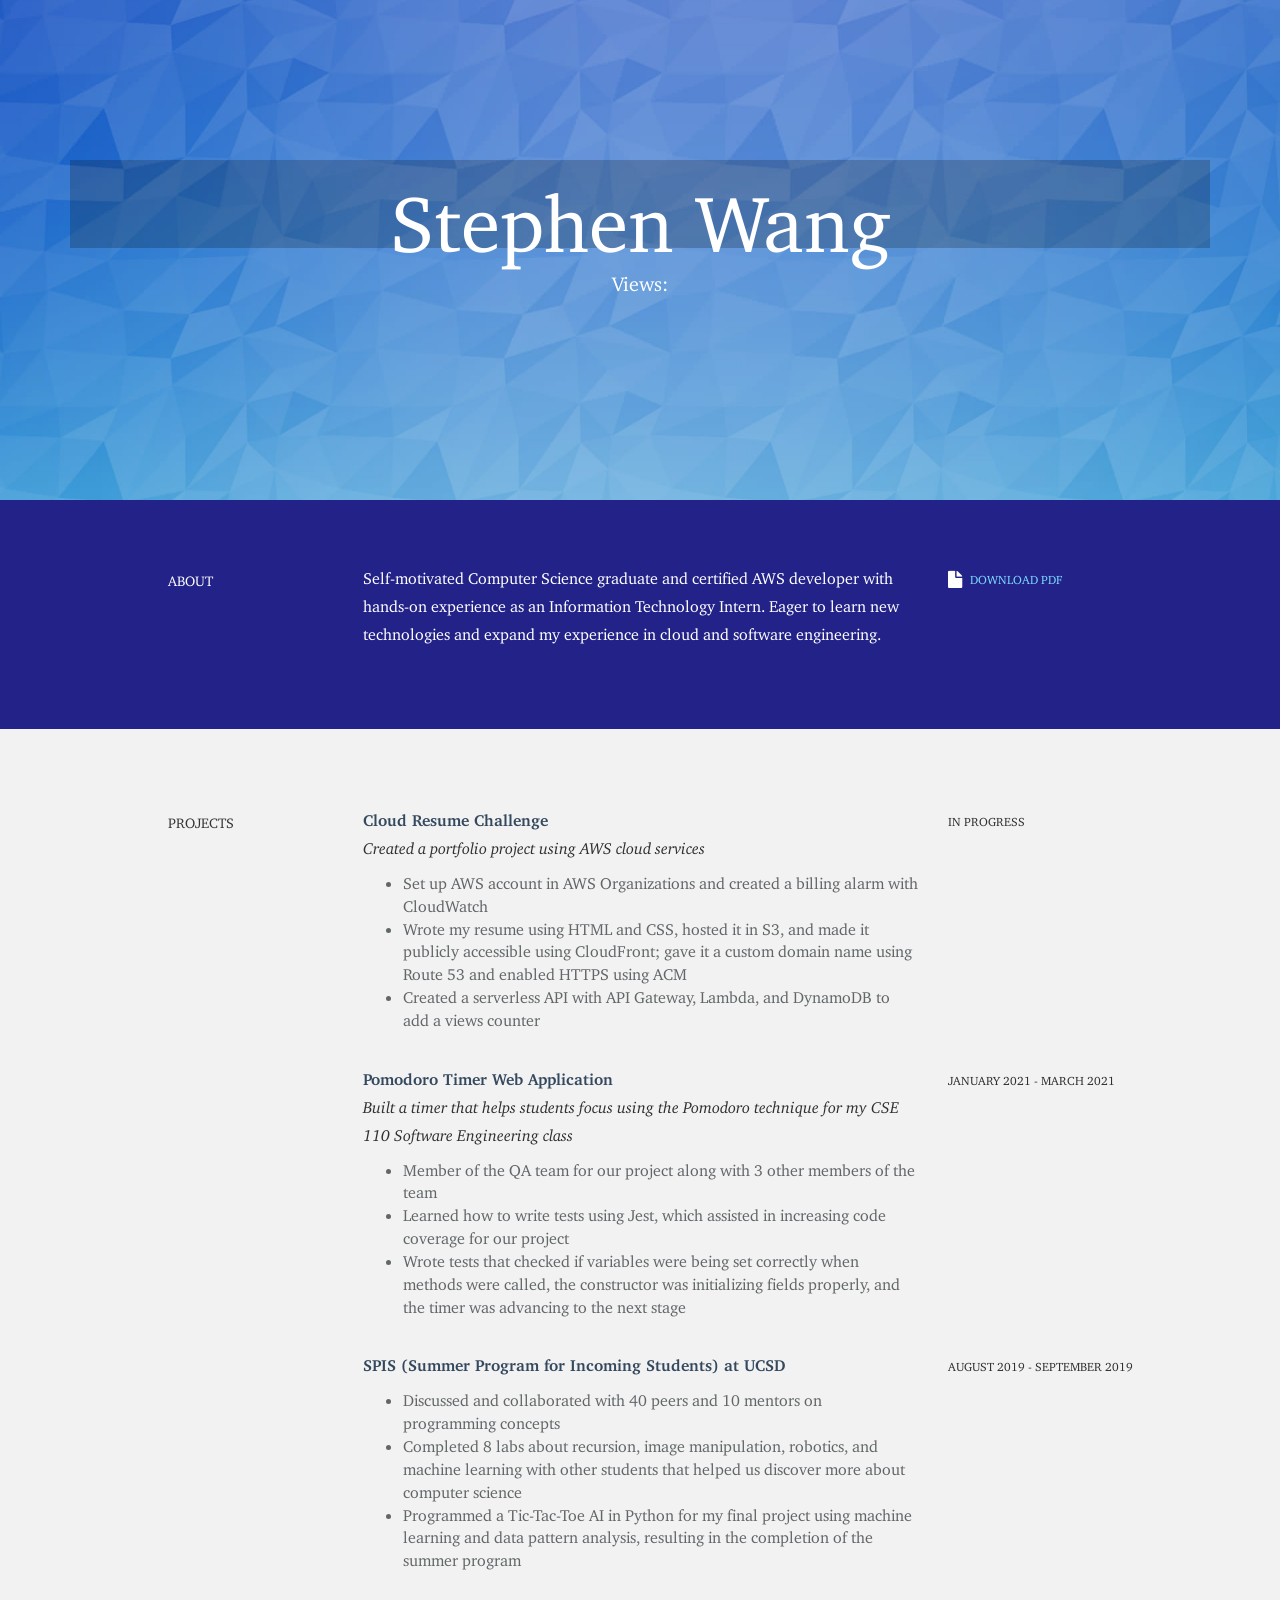
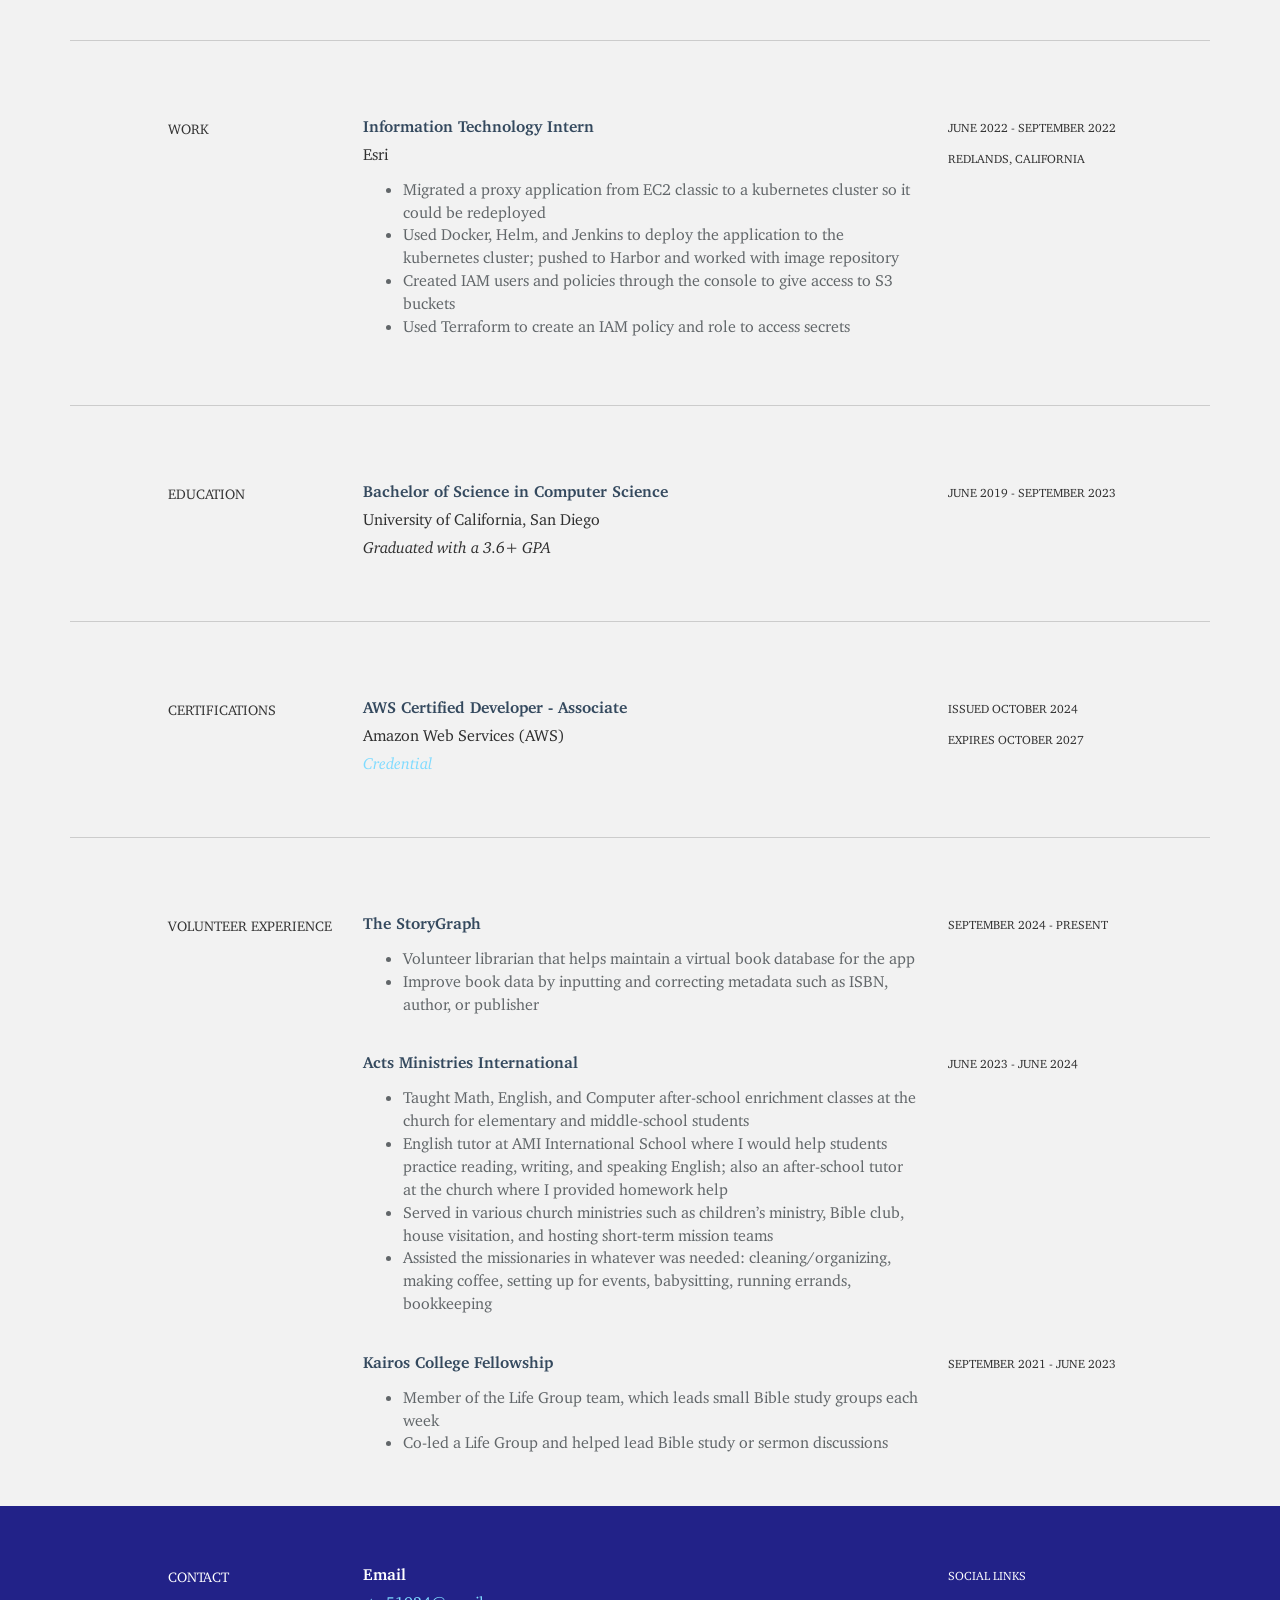
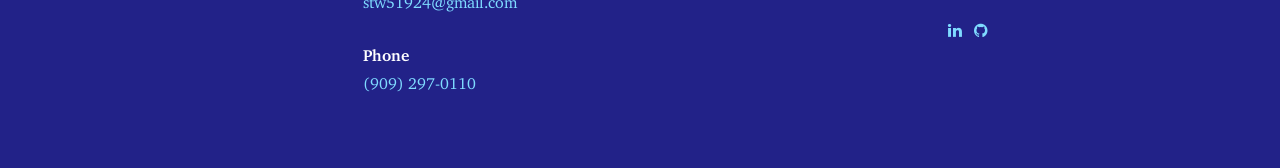
==== index.html @ a3122c61 "updated index.html and main.css" ====
<!DOCTYPE html>
<html lang="en">

<head>
    <meta charset="utf-8">
    <meta name="viewport" content="width=device-width, initial-scale=1.0, maximum-scale=1.0, user-scalable=no">	
    <!-- OPTIONAL: description -->
    <meta name="description" content="Stephen's resume hosted using AWS">
    <!-- OPTIONAL: author -->
    <meta name="author" content="Stephen Wang">
    <link rel="icon" type="image/png" href="/favicon/favicon-96x96.png" sizes="96x96" />
    <link rel="icon" type="image/svg+xml" href="/favicon/favicon.svg" />
    <link rel="shortcut icon" href="/favicon/favicon.ico" />
    <link rel="apple-touch-icon" sizes="180x180" href="/favicon/apple-touch-icon.png" />
    <meta name="apple-mobile-web-app-title" content="SwResume" />
    <link rel="manifest" href="/favicon/site.webmanifest" />
    <title>Stephen's Resume</title>
    <!-- Bootstrap core CSS -->
    <link href="css/bootstrap.css" rel="stylesheet">
    <link rel="stylesheet" href="css/font-awesome.min.css">

    <!-- Link the main.css stylesheet -->
    <link href="css/main.css" rel="stylesheet">
    
    <!-- HTML5 shim and Respond.js IE8 support of HTML5 elements and media queries -->
    <!--[if lt IE 9]>
      <script src="js/html5shiv.js"></script>
      <script src="js/respond.min.js"></script>
    <![endif]-->
</head>

<body>
    <div class="header" id="headerwrap">
        <div class="container">
            <div class="row centered">
                <div class="col-lg-12 animated fadeInUp">
                    <h1>Stephen Wang</h1>
                    <!--<h3>UCSD CS |
                        <a href="mailto:stw51924@gmail.com">stw51924@gmail.com</a>
                    </h3>-->
                    <h3 class="visitor-count">Views: </h3>
                </div><!--/.col-lg-12-->
            </div><!--/.row-->
        </div><!--/.container-->
    </div><!--/.#headerwrap-->

    <section id="about" name="about"></section>
    <div class="about">
        <div class="container">
            <div class="row">
                <div class="col-lg-2 col-lg-offset-1">
                    <h5>ABOUT</h5>
                </div>
                <div class="col-lg-6">
                    <p>Self-motivated Computer Science graduate and certified AWS developer with hands-on experience as an Information Technology Intern. Eager to learn new technologies and expand my experience in cloud and software engineering.</p>
                </div>
                <div class="col-lg-3">
                    <p><a href="my-resume.pdf"><i class="icon-file"></i><sm>DOWNLOAD PDF</sm></a></p>
                </div>
            </div><!--/.row-->
        </div><!--/.container-->
    </div><!--/ #intro-->

    <section id="resume" name="resume"></section>
    <!-- PROJECTS SECTION -->
	<div class="container desc">
		<br>
		<div class="row">
			<div class="col-lg-2 col-lg-offset-1">
				<h5>PROJECTS</h5>
			</div>
			<!-- EDIT: projects line 1-->
			<div class="col-lg-6">
				<p class="tight"><t>Cloud Resume Challenge</t><br>
					<i>Created a portfolio project using AWS cloud services</i><br>
				</p>
                <more><ul>
                    <li>Set up AWS account in AWS Organizations and created a billing alarm with CloudWatch</li>
                    <li>Wrote my resume using HTML and CSS, hosted it in S3, and made it publicly accessible using CloudFront; gave it a custom domain name using Route 53 and enabled HTTPS using ACM</li>
                    <li>Created a serverless API with API Gateway, Lambda, and DynamoDB to add a views counter</li>
                </ul></more>
				<br>
			</div>
			<div class="col-lg-3">
				<p><sm>IN PROGRESS</sm></p>
			</div>
			<!-- EDIT: projects line 2-->
			<div class="col-lg-6 col-lg-offset-3">
				<p class="tight"><t>Pomodoro Timer Web Application</t><br>
					<i>Built a timer that helps students focus using the Pomodoro technique for my CSE 110 Software Engineering class</i>
				</p>
				<more><ul>
                    <li>Member of the QA team for our project along with 3 other members of the team</li>
                    <li>Learned how to write tests using Jest, which assisted in increasing code coverage for our project</li>
                    <li>Wrote tests that checked if variables were being set correctly when methods were called, the constructor was initializing fields properly, and the timer was advancing to the next stage</li>
                </ul></more>
				<br>
			</div>
			<div class="col-lg-3">
				<p><sm>JANUARY 2021 - MARCH 2021</sm></p>
			</div>
            <!-- EDIT: projects line 3-->
			<div class="col-lg-6 col-lg-offset-3">
				<p class="tight"><t>SPIS (Summer Program for Incoming Students) at UCSD</t><br></p>
				<more><ul>
                    <li>Discussed and collaborated with 40 peers and 10 mentors on programming concepts</li>
                    <li>Completed 8 labs about recursion, image manipulation, robotics, and machine learning with other students that helped us discover more about computer science</li>
                    <li>Programmed a Tic-Tac-Toe AI in Python for my final project using machine learning and data pattern analysis, resulting in the completion of the summer program</li>
                </ul></more>
			</div>
			<div class="col-lg-3">
				<p><sm>AUGUST 2019 - SEPTEMBER 2019</sm></p>
			</div>
		</div><!--/.row -->
		<br><br>
        <hr>
	</div><!--/.container -->

    <!-- WORK SECTION -->
	<div class="container desc">
		<div class="row">
			<div class="col-lg-2 col-lg-offset-1">
				<h5>WORK</h5>
			</div>
			<!-- EDIT: work line 1 -->
			<div class="col-lg-6">
				<p class="tight">
                    <t>Information Technology Intern</t><br>
                    Esri<br>
				</p>
				<more><ul>
                    <li>Migrated a proxy application from EC2 classic to a kubernetes cluster so it could be redeployed</li>
                    <li>Used Docker, Helm, and Jenkins to deploy the application to the kubernetes cluster; pushed to Harbor and worked with image repository</li>
                    <li>Created IAM users and policies through the console to give access to S3 buckets</li>
                    <li>Used Terraform to create an IAM policy and role to access secrets</li>
                </ul></more>
			</div>
			<div class="col-lg-3">
				<p><sm>JUNE 2022 - SEPTEMBER 2022<br>
				REDLANDS, CALIFORNIA</sm></p>
			</div>
		</div><!--/.row -->
		<br><br>
		<hr>
	</div><!--/.container -->

	<!-- EDUCATION SECTION -->
	<div class="container desc">
		<div class="row">
			<div class="col-lg-2 col-lg-offset-1">
				<h5>EDUCATION</h5>
			</div>
			<!-- EDIT: education line 1 -->
			<div class="col-lg-6">
				<p><t>Bachelor of Science in Computer Science</t><br>
                    University of California, San Diego<br>
                    <i>Graduated with a 3.6+ GPA</i>
				</p>
			</div>
			<div class="col-lg-3">
				<p><sm>JUNE 2019 - SEPTEMBER 2023</sm><br>
				</p>
			</div>
		</div><!--/.row -->
		<br>
		<hr>
	</div><!--/.container -->

	<!-- CERTIFICATIONS SECTION -->
	<div class="container desc">
		<div class="row">
			<div class="col-lg-2 col-lg-offset-1">
				<h5>CERTIFICATIONS</h5>
			</div>
			<!-- EDIT: certifications line 1-->
			<div class="col-lg-6">
				<p><t>AWS Certified Developer - Associate</t><br>
					Amazon Web Services (AWS)<br>
					<a href="pdfs/aws-cda-cert.pdf"><i>Credential</i></a>
				</p>
			</div>
			<div class="col-lg-3">
				<p><sm>ISSUED OCTOBER 2024<br>
                    EXPIRES OCTOBER 2027
                </sm></p>
			</div>
		</div><!--/.row -->
		<br>
        <hr>
	</div><!--/.container -->

    <!-- VOLUNTEER SECTION -->
	<div class="container desc">
		<div class="row">
			<div class="col-lg-2 col-lg-offset-1">
				<h5>VOLUNTEER EXPERIENCE</h5>
			</div>
			<!-- EDIT: volunteer line 1-->
			<div class="col-lg-6">
				<p class="tight"><t>The StoryGraph</t><br></p>
                <more><ul>
                    <li>Volunteer librarian that helps maintain a virtual book database for the app</li>
                    <li>Improve book data by inputting and correcting metadata such as ISBN, author, or publisher</li>
                </ul></more>
				<br>
			</div>
			<div class="col-lg-3">
				<p><sm>SEPTEMBER 2024 - PRESENT</sm></p>
			</div>
			<!-- EDIT: volunteer line 2-->
			<div class="col-lg-6 col-lg-offset-3">
				<p class="tight"><t>Acts Ministries International</t><br></p>
				<more><ul>
                    <li>Taught Math, English, and Computer after-school enrichment classes at the church for elementary and middle-school students</li>
                    <li>English tutor at AMI International School where I would help students practice reading, writing, and speaking English; also an after-school tutor at the church where I provided homework help</li>
                    <li>Served in various church ministries such as children’s ministry, Bible club, house visitation, and hosting short-term mission teams</li>
                    <li>Assisted the missionaries in whatever was needed: cleaning/organizing, making coffee, setting up for events, babysitting, running errands, bookkeeping</li>
                </ul></more>
				<br>
			</div>
			<div class="col-lg-3">
				<p><sm>JUNE 2023 - JUNE 2024</sm></p>
			</div>
            <!-- EDIT: volunteer line 3-->
			<div class="col-lg-6 col-lg-offset-3">
				<p class="tight"><t>Kairos College Fellowship</t><br></p>
				<more><ul>
                    <li>Member of the Life Group team, which leads small Bible study groups each week</li>
                    <li>Co-led a Life Group and helped lead Bible study or sermon discussions</li>
                </ul></more>
			</div>
			<div class="col-lg-3">
				<p><sm>SEPTEMBER 2021 - JUNE 2023</sm></p>
			</div>
		</div><!--/.row -->
		<br><br>
	</div><!--/.container -->
</body>

<section id="contact" name="contact"></section>
	<!--FOOTER DESCRIPTION -->
	<div id="footwrap" class="footer">
		<div class="container">
			<div class="row">
				<div class="col-lg-2 col-lg-offset-1">
					<h5>CONTACT</h5>
				</div>
				<!-- EDIT: email -->
				<div class="col-lg-6">
					<p><t>Email</t><br>
						<a href="mailto:stw51924@gmail.com" class="mail">stw51924@gmail.com</a><br/>
					</p>
					<!-- EDIT: address
					<p><t>Address</t><br>
						123 Some St. <br>
						City, State 01234 <br>
						United States of America<br>
					</p>
                    -->
					<!-- EDIT: phone number -->
					<p><t>Phone</t><br>
						<a href="tel:9092970110" class="tel">(909) 297-0110</a><br>
					</p>
				</div>
				<div class="col-lg-3">
					<p><sm>SOCIAL LINKS</sm></p>
					<p>
						<!-- EDIT: Social Links. Replace # with your URL for each -->
						<!--<a href="#"><i class="icon-dribbble"></i></a>-->
						<!--<a href="#"><i class="icon-twitter"></i></a>-->
						<!--<a href="#"><i class="icon-facebook"></i></a>-->
						<a href="https://linkedin.com/in/stw51924"><i class="icon-linkedin"></i></a>
						<a href="https://github.com/chspur"><i class="icon-github"></i></a>
					</p>
				</div>
			</div><!--/.row -->
		</div><!--/.container -->
	</div><!--/ #footer -->

</html>
---- css/main.css ----
body {
  background-color: #f2f2f2;
  font-family: charter, 'Times New Roman', Times, serif;
  font-weight: 300;
  font-size: 16px;
  color: #555;

  -webkit-font-smoothing: antialiased;
  -webkit-overflow-scrolling: touch;
}

/* Titles */
h1, h2, h3, h4, h5, h6 {
  font-family: charter, 'Times New Roman', Times, serif;
  font-weight: 300;
  color: #333;
}

/* Paragraph & Typographic */
p {
  line-height: 28px;
  margin-bottom: 25px;
}

.centered {
    text-align: center;
}

/* Links */
a {
  color: #7FDBFF;
  word-wrap: break-word;

  -webkit-transition: color 0.1s ease-in, background 0.1s ease-in;
  -moz-transition: color 0.1s ease-in, background 0.1s ease-in;
  -ms-transition: color 0.1s ease-in, background 0.1s ease-in;
  -o-transition: color 0.1s ease-in, background 0.1s ease-in;
  transition: color 0.1s ease-in, background 0.1s ease-in;
}

a:visited {
  color: #7FDBFF;
}

a:hover {
  color: #39CCCC;
  text-decoration: none;
  outline: 0;
}

a:before,
a:after {
  -webkit-transition: color 0.1s ease-in, background 0.1s ease-in;
  -moz-transition: color 0.1s ease-in, background 0.1s ease-in;
  -ms-transition: color 0.1s ease-in, background 0.1s ease-in;
  -o-transition: color 0.1s ease-in, background 0.1s ease-in;
  transition: color 0.1s ease-in, background 0.1s ease-in;
}

 hr {
  display: block;
  height: 1px;
  border: 0;
  border-top: 1px solid #ccc;
  margin: 1em 0;
  padding: 0;
}

/*---------------------------------------------------
  SECTION WRAPS
---------------------------------------------------*/

/* Header Wrap */
.header {
  background: #222288;
  background: url(../images/header-bg-2.jpg) no-repeat center top;
  padding-top:140px;
  text-align:center;
  background-attachment: relative;
  background-position: center center;
  min-height: 500px;
  width: 100%;
  
  -webkit-background-size: 100%;
  -moz-background-size: 100%;
  -o-background-size: 100%;
  background-size: 100%;

  -webkit-background-size: cover;
  -moz-background-size: cover;
  -o-background-size: cover;
  background-size: cover;
}

.header h1 {
  font-size: 80px;
  color: white;
  background: rgba(0,0,0,0.2);
}

.header h3 {
  font-size: 20px;
  color: white;
}

.header h3 a {
  color: #fff;
}

/* About Wrap */
.about {
  background: #222288;
  padding-top: 60px;
  padding-bottom: 60px;
  color: white;
} 

.about h5, p {
  color: white;
}

.about i {
  color: white;
  font-size: 20px;
  padding-right: 8px;
  vertical-align: middle;
}

.footer {
  background: #222288;
  padding-top: 50px;
  padding-bottom: 50px;
}

.footer p {
  color: white;
}

.footer h5 {
  color: white;
}

.footer t {
  font-weight: 700;
}

/* social icons: */
.footer i {
  padding-right: 8px;
  /*color: #1abc9c;*/
}

/* Global Values */

.desc {
  padding-top: 50px;
}

.desc p {
  color: #2f2f2f;
}

.desc t {
  color: #34495e;
  font-weight: 700;
}

.desc imp {
  padding: 6px;
  color: white;
  background: #34495e;
}

.desc more {
  color: #616669;
}


sm {
  font-size: 12px;
}

.desc .col-lg-3 {
  text-transform: uppercase;
}

.container .row p.tight {
  margin-bottom: 10px;
}

@font-face {
  font-family: charter;
  font-style: normal;
  font-weight: normal;
  font-stretch: normal;
  src: url('/font/charter/charter_regular.woff2') format('woff2');
}
  
@font-face {
  font-family: charter;
  font-style: italic;
  font-weight: normal;
  font-stretch: normal;
  src: url('/font/charter/charter_italic.woff2') format('woff2');
}
  
@font-face {
  font-family: charter;
  font-style: normal;
  font-weight: bold;
  font-stretch: normal;
  src: url('/font/charter/charter_bold.woff2') format('woff2');
}
  
@font-face {
  font-family: charter;
  font-style: italic;
  font-weight: bold;
  font-stretch: normal;
  src: url('/font/charter/charter_bold_italic.woff2') format('woff2');
}

/* define some CSS3 animations: */
body {
  /* Addresses a small issue in webkit: http://bit.ly/NEdoDq */
  -webkit-backface-visibility: hidden;
}

.animated {
  -webkit-animation-duration: 1s;
  -moz-animation-duration: 1s;
  -o-animation-duration: 1s;
  animation-duration: 1s;
  -webkit-animation-fill-mode: both;
  -moz-animation-fill-mode: both;
  -o-animation-fill-mode: both;
  animation-fill-mode: both;
}

@-webkit-keyframes fadeIn {
  0% {
    opacity: 0; 
  }

  100% {
    opacity: 1; 
  }
}

@-moz-keyframes fadeIn {
  0% {
    opacity: 0;
  }

  100% {
    opacity: 1;
  }
}

@-o-keyframes fadeIn {
  0% {
    opacity: 0;
  }

  100% {
    opacity: 1;
  }
}

@keyframes fadeIn {
  0% {
    opacity: 0;
  }

  100% {
    opacity: 1;
  } 
}

.fadeIn {
  -webkit-animation-name: fadeIn;
  -moz-animation-name: fadeIn;
  -o-animation-name: fadeIn;
  animation-name: fadeIn;
}

/* 1 */
@-webkit-keyframes fadeInUp {
  0% {
    opacity: 0;
    -webkit-transform: translateY(20px);
  }

  100% {
    opacity: 1;
    -webkit-transform: translateY(0);
  }
}

@-moz-keyframes fadeInUp {
  0% {
    opacity: 0;
    -moz-transform: translateY(20px);
  }

  100% {
    opacity: 1;
    -moz-transform: translateY(0);
  }
}

@-o-keyframes fadeInUp {
  0% {
    opacity: 0;
    -o-transform: translateY(20px);
  }

  100% {
    opacity: 1;
    -o-transform: translateY(0);
  }
}

@keyframes fadeInUp {
  0% {
    opacity: 0;
    transform: translateY(20px);
  }

  100% {
    opacity: 1;
    transform: translateY(0);
  }
}

.fadeInUp {
  -webkit-animation-name: fadeInUp;
  -moz-animation-name: fadeInUp;
  -o-animation-name: fadeInUp;
  animation-name: fadeInUp;
}
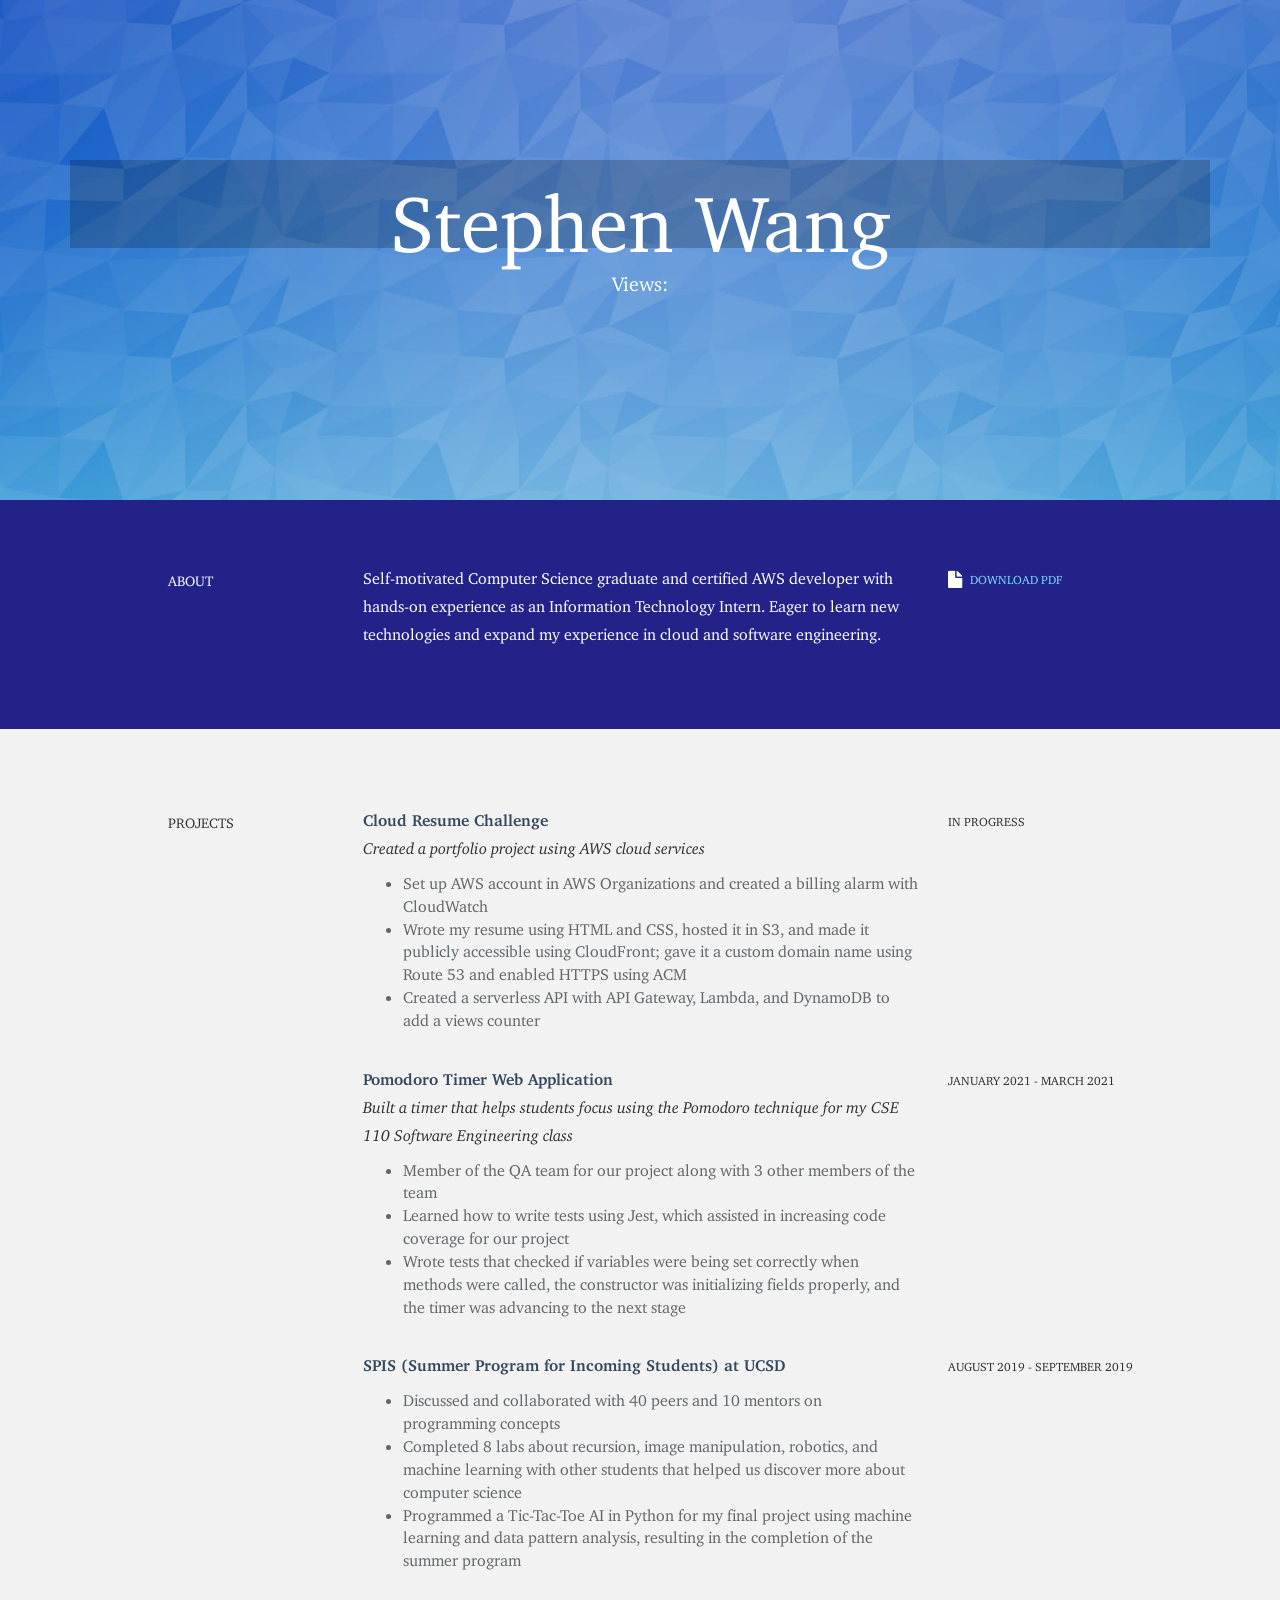
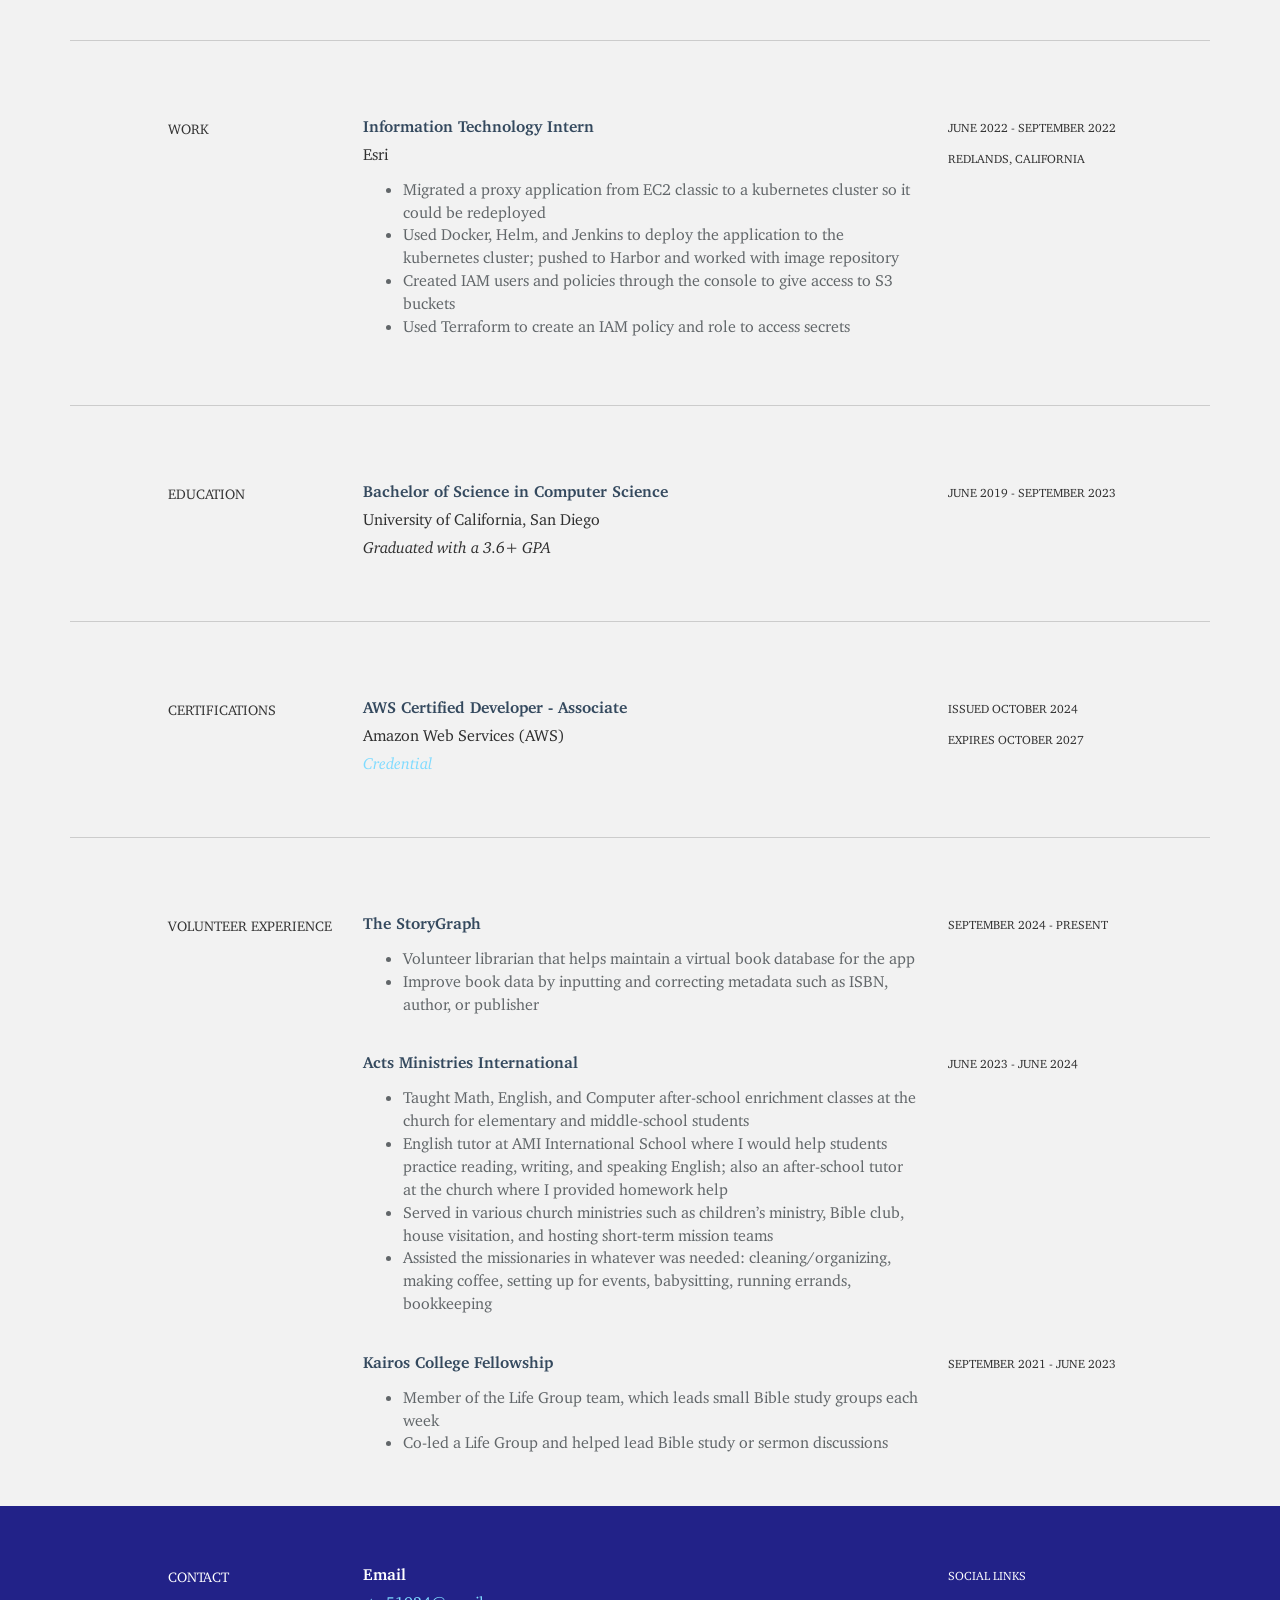
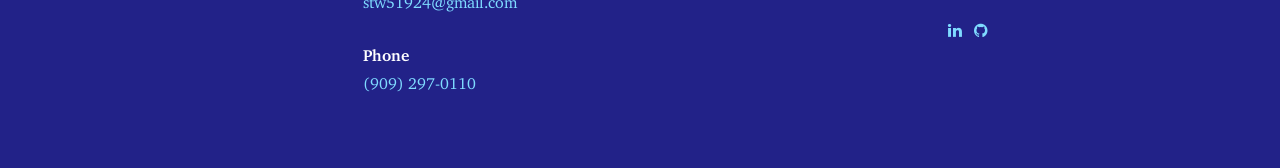
==== commit 3d61b694: "updated index.html and index.js" ====
--- a/index.html
+++ b/index.html
@@ -22,6 +22,7 @@
     <!-- Link the main.css stylesheet -->
     <link href="css/main.css" rel="stylesheet">
     
+	<script src="index.js"></script>
     <!-- HTML5 shim and Respond.js IE8 support of HTML5 elements and media queries -->
     <!--[if lt IE 9]>
       <script src="js/html5shiv.js"></script>
@@ -38,8 +39,8 @@
                     <!--<h3>UCSD CS |
                         <a href="mailto:stw51924@gmail.com">stw51924@gmail.com</a>
                     </h3>-->
-                    <h3 class="visitor-count">Views: </h3>
                 </div><!--/.col-lg-12-->
+				<h3 class="visitor-count">Views: </h3>
             </div><!--/.row-->
         </div><!--/.container-->
     </div><!--/.#headerwrap-->
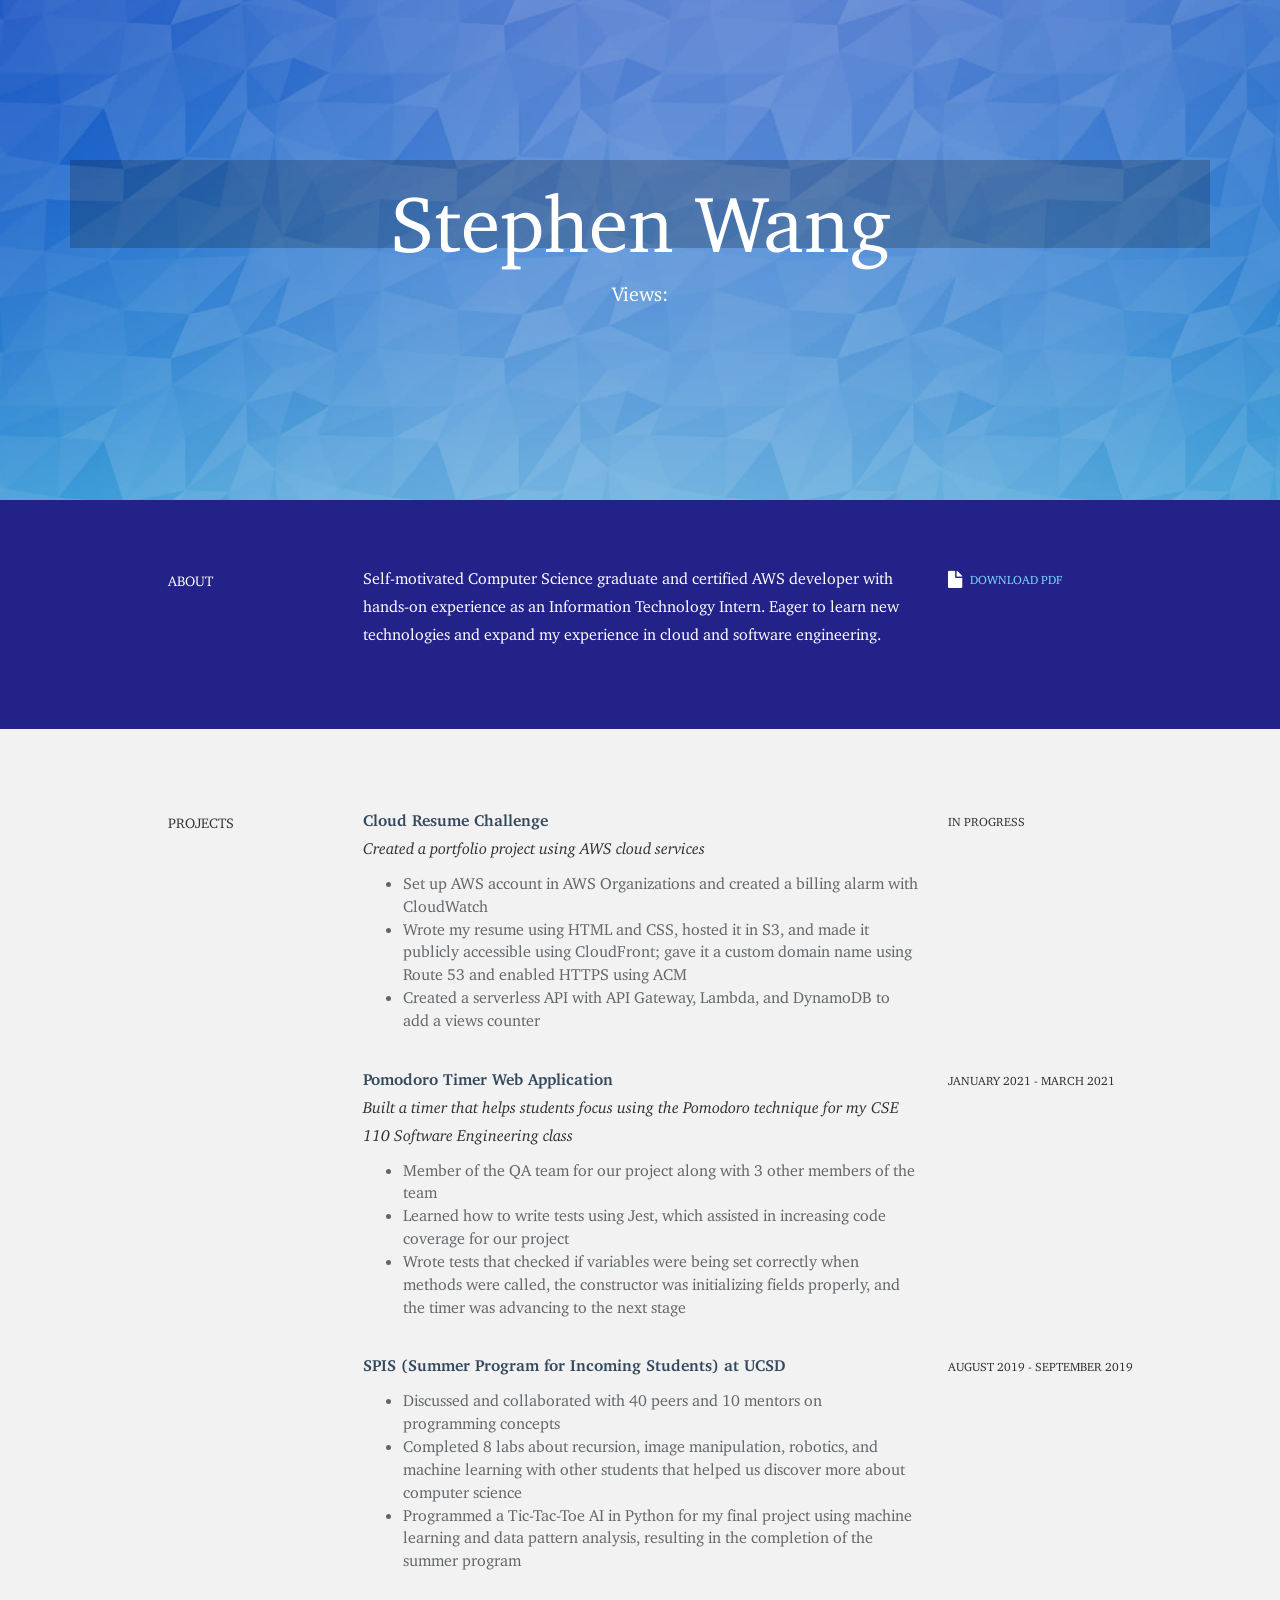
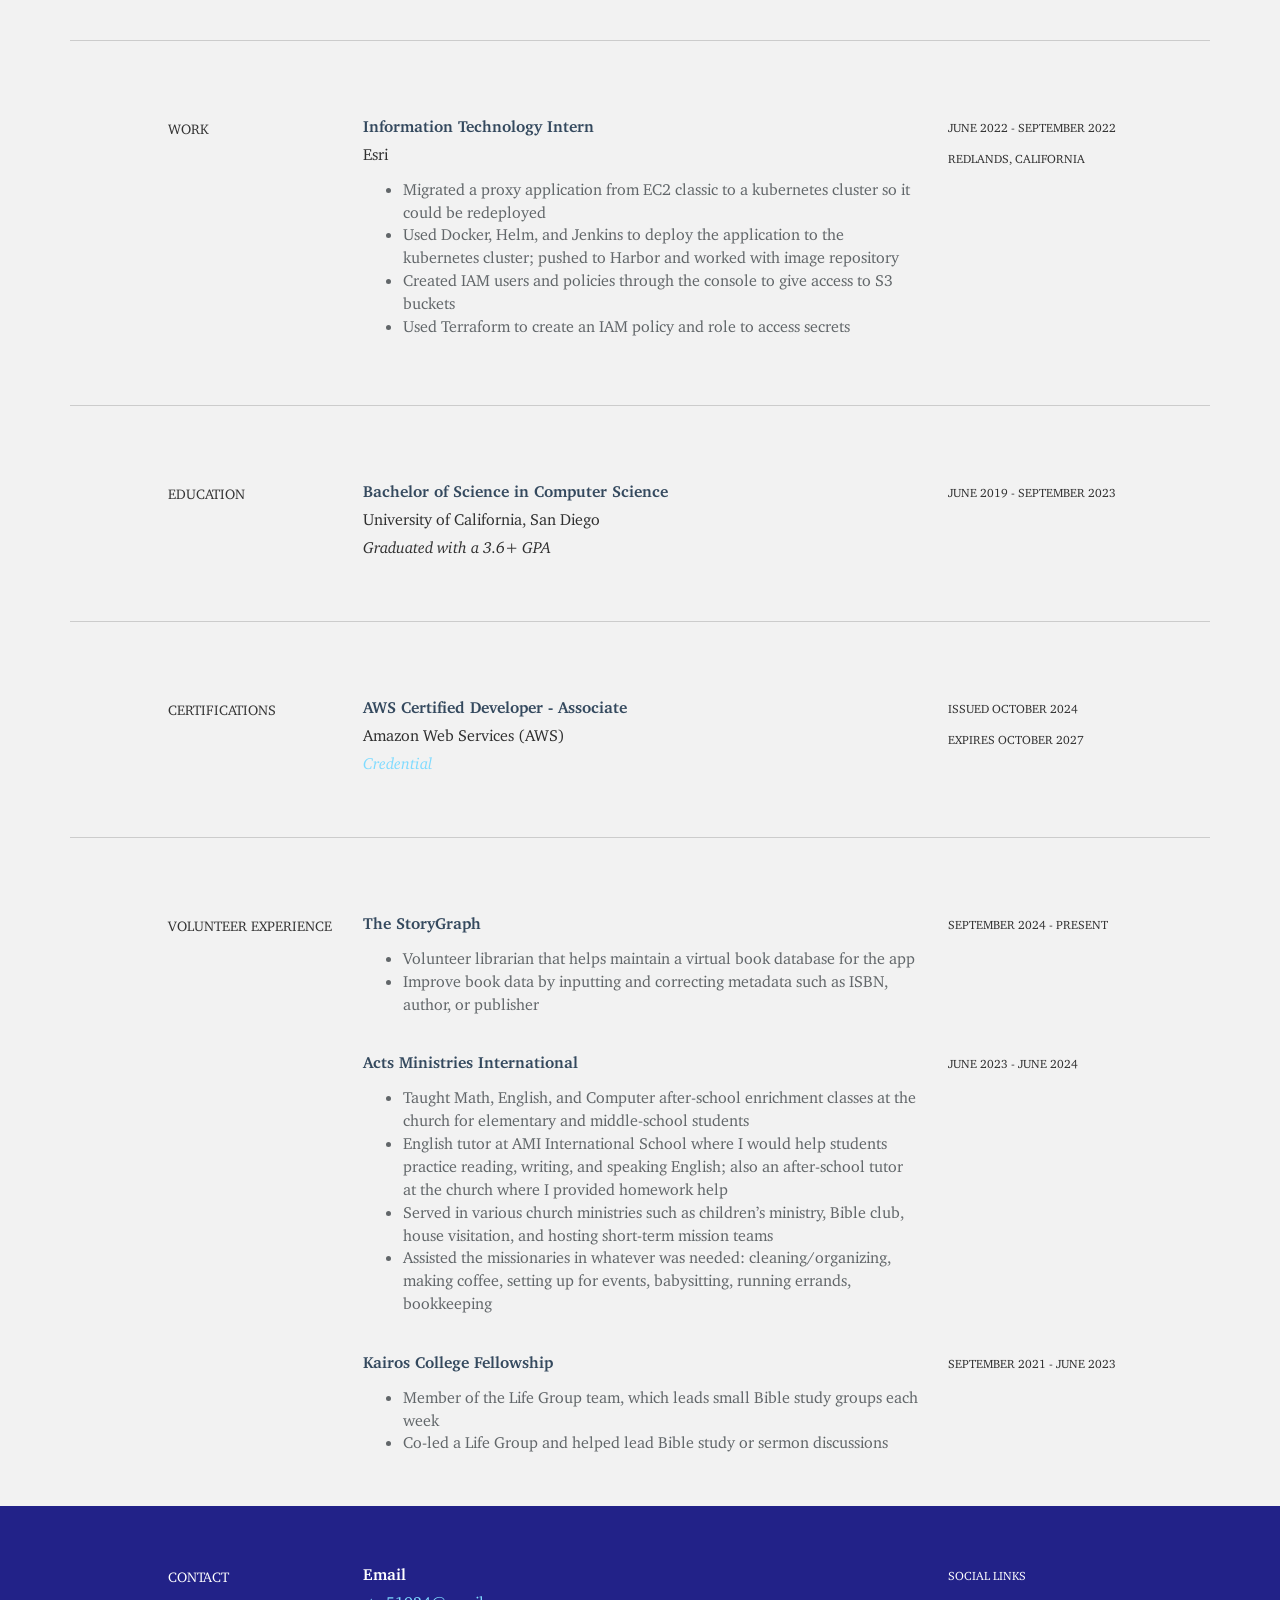
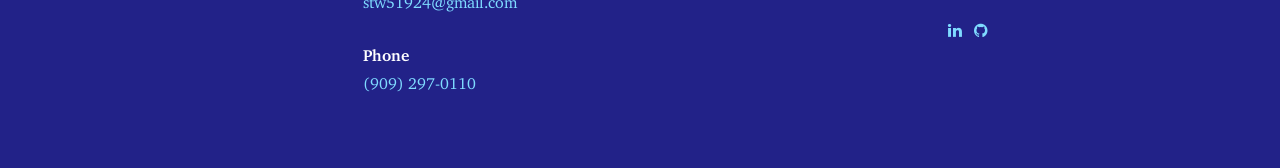
==== commit 1134994d: "updated index.html" ====
--- a/index.html
+++ b/index.html
@@ -40,9 +40,9 @@
                         <a href="mailto:stw51924@gmail.com">stw51924@gmail.com</a>
                     </h3>-->
                 </div><!--/.col-lg-12-->
-				<h3 class="visitor-count">Views: </h3>
             </div><!--/.row-->
         </div><!--/.container-->
+		<h3 class="visitor-count">Views: </h3>
     </div><!--/.#headerwrap-->
 
     <section id="about" name="about"></section>
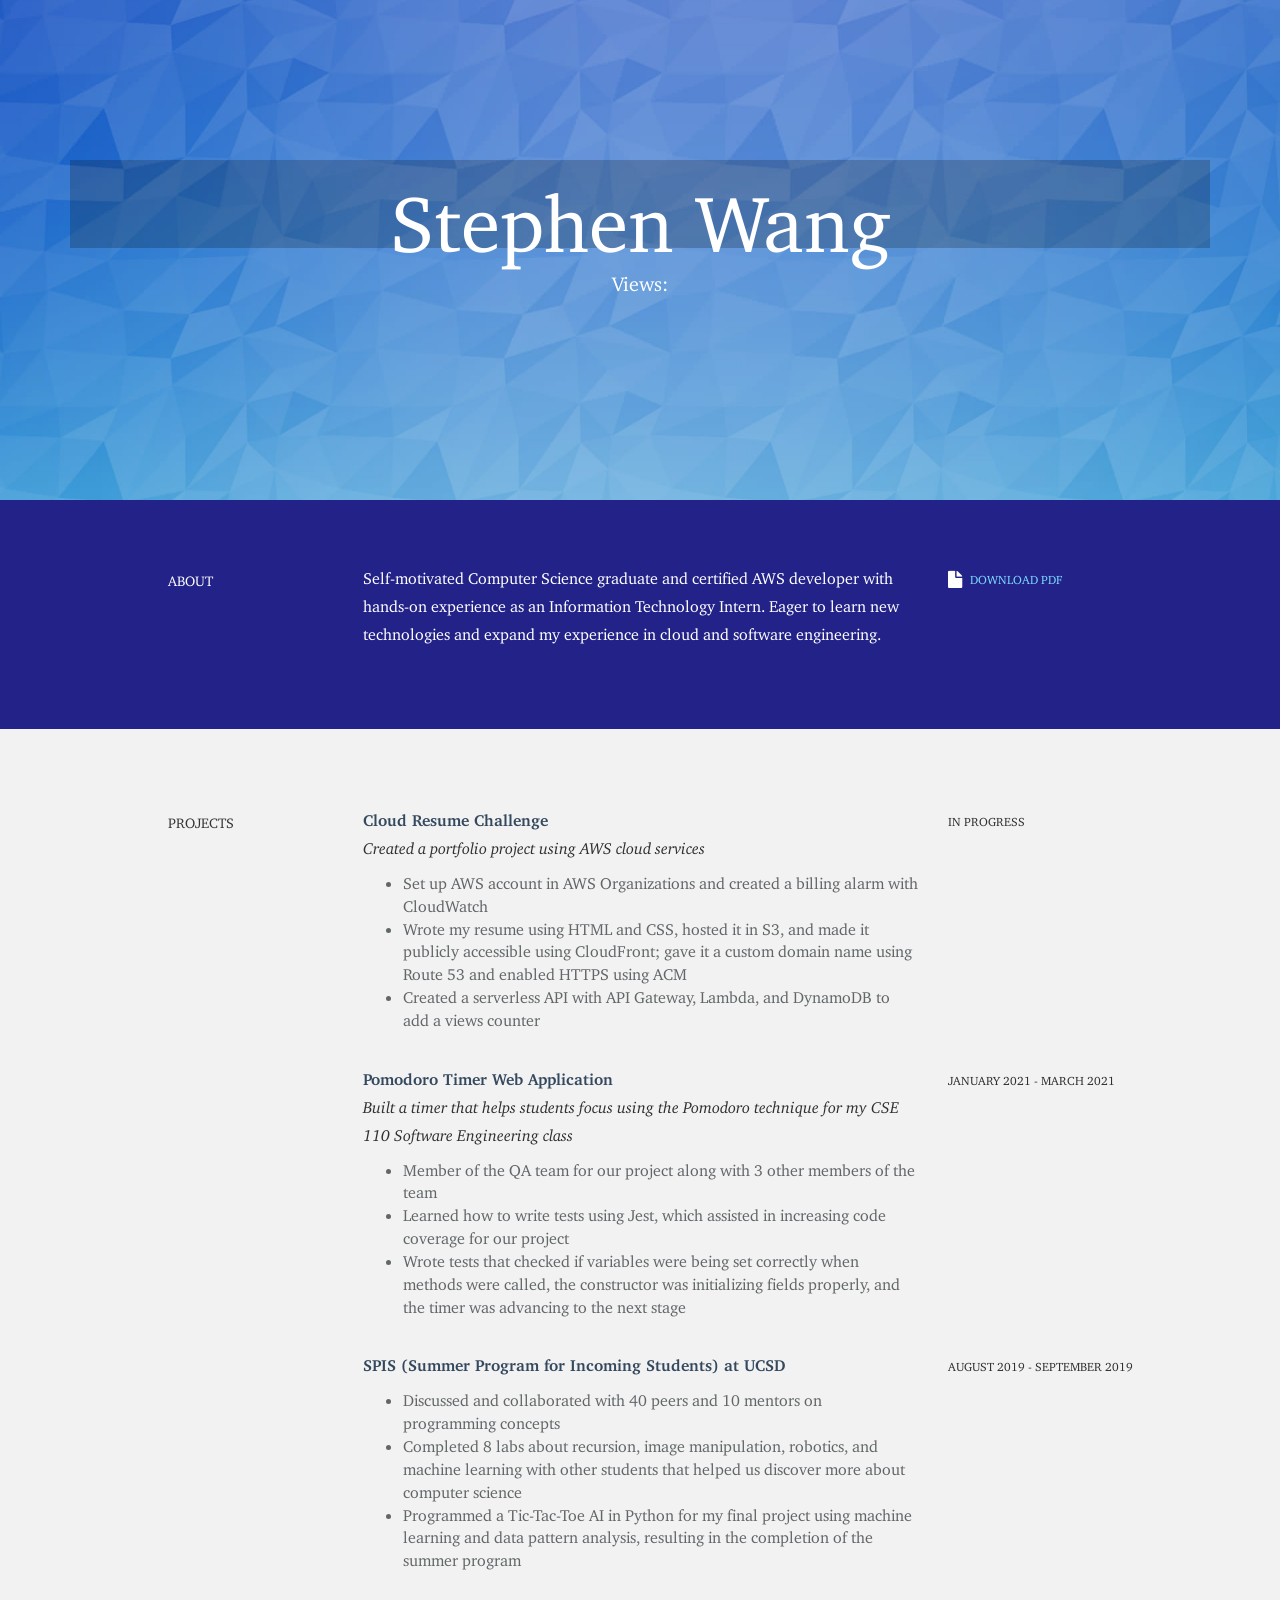
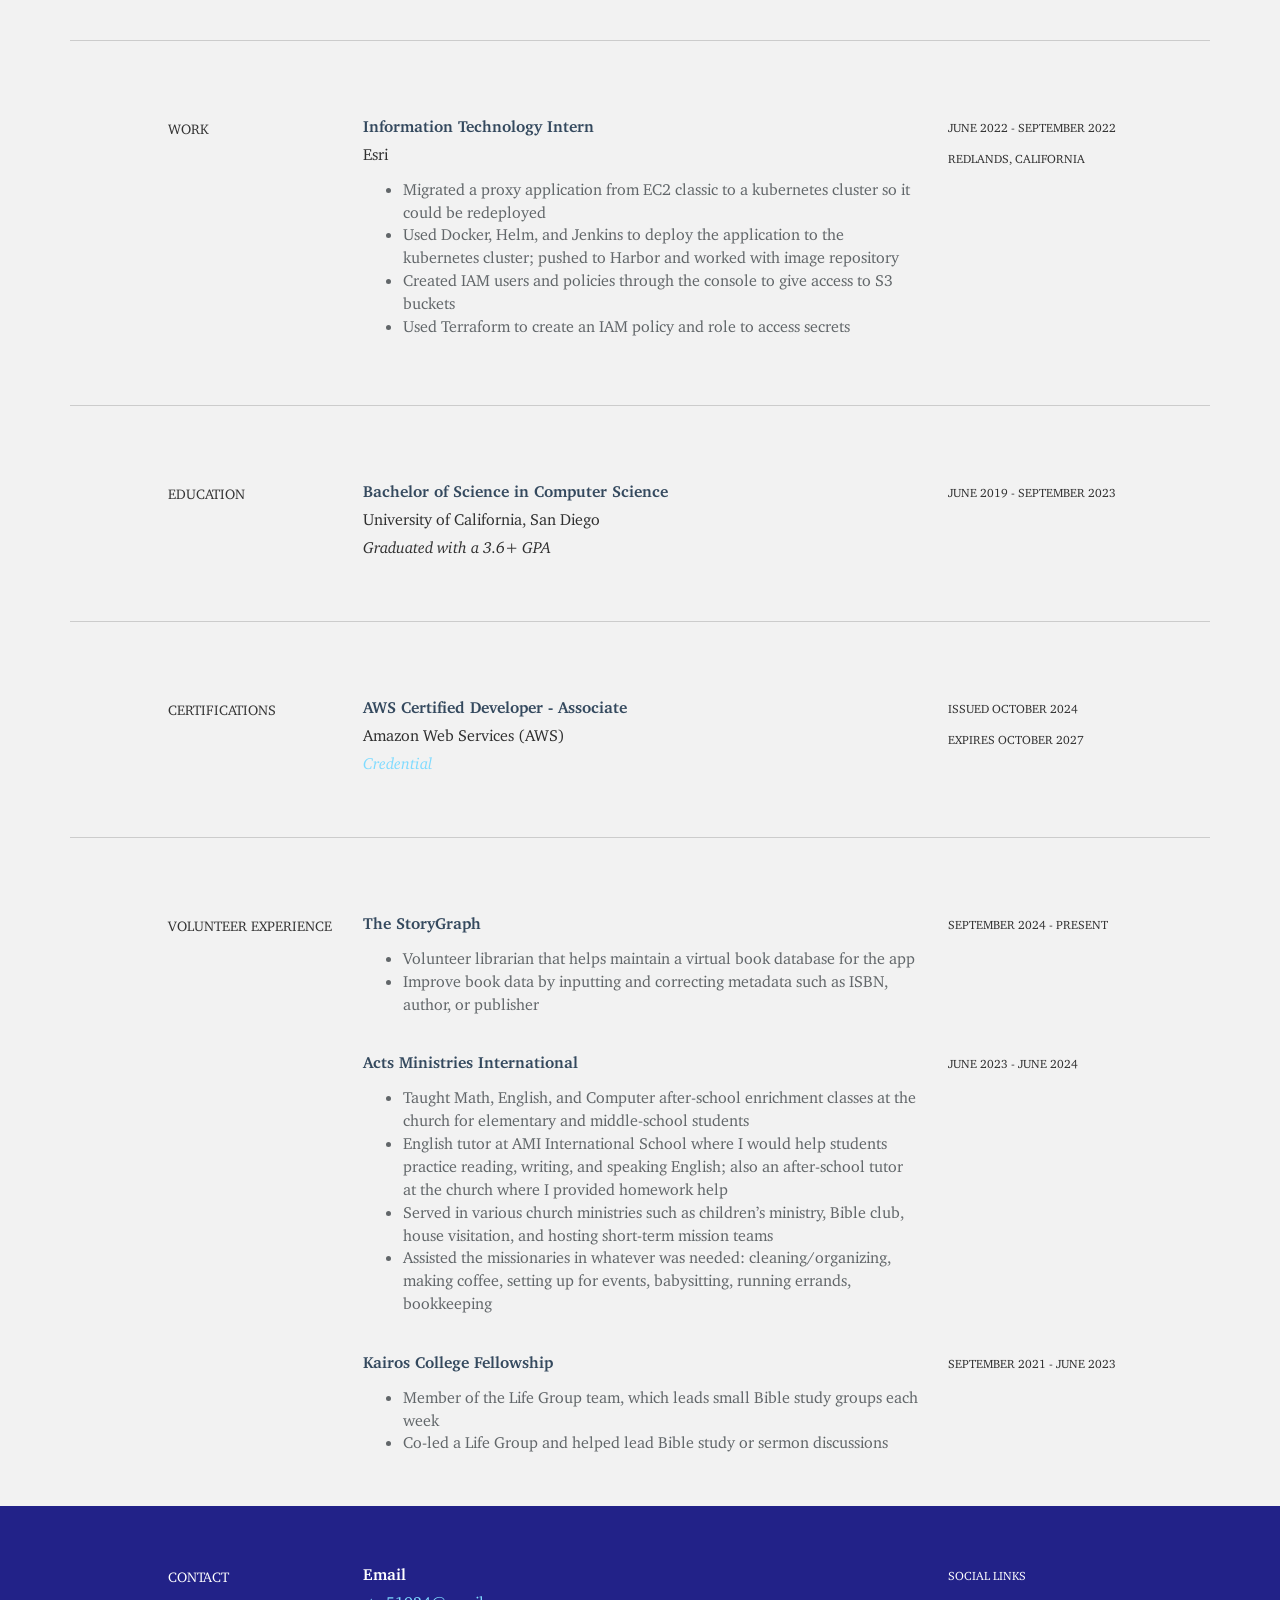
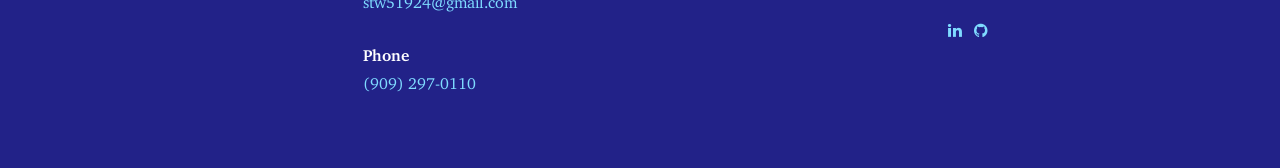
==== commit c5d0b892: "updated index.html" ====
--- a/index.html
+++ b/index.html
@@ -22,7 +22,6 @@
     <!-- Link the main.css stylesheet -->
     <link href="css/main.css" rel="stylesheet">
     
-	<script src="index.js"></script>
     <!-- HTML5 shim and Respond.js IE8 support of HTML5 elements and media queries -->
     <!--[if lt IE 9]>
       <script src="js/html5shiv.js"></script>
@@ -39,10 +38,10 @@
                     <!--<h3>UCSD CS |
                         <a href="mailto:stw51924@gmail.com">stw51924@gmail.com</a>
                     </h3>-->
+					<h3 class="visitor-count">Views: </h3>
                 </div><!--/.col-lg-12-->
             </div><!--/.row-->
         </div><!--/.container-->
-		<h3 class="visitor-count">Views: </h3>
     </div><!--/.#headerwrap-->
 
     <section id="about" name="about"></section>
@@ -236,6 +235,7 @@
 		</div><!--/.row -->
 		<br><br>
 	</div><!--/.container -->
+	<script src="index.js"></script>
 </body>
 
 <section id="contact" name="contact"></section>
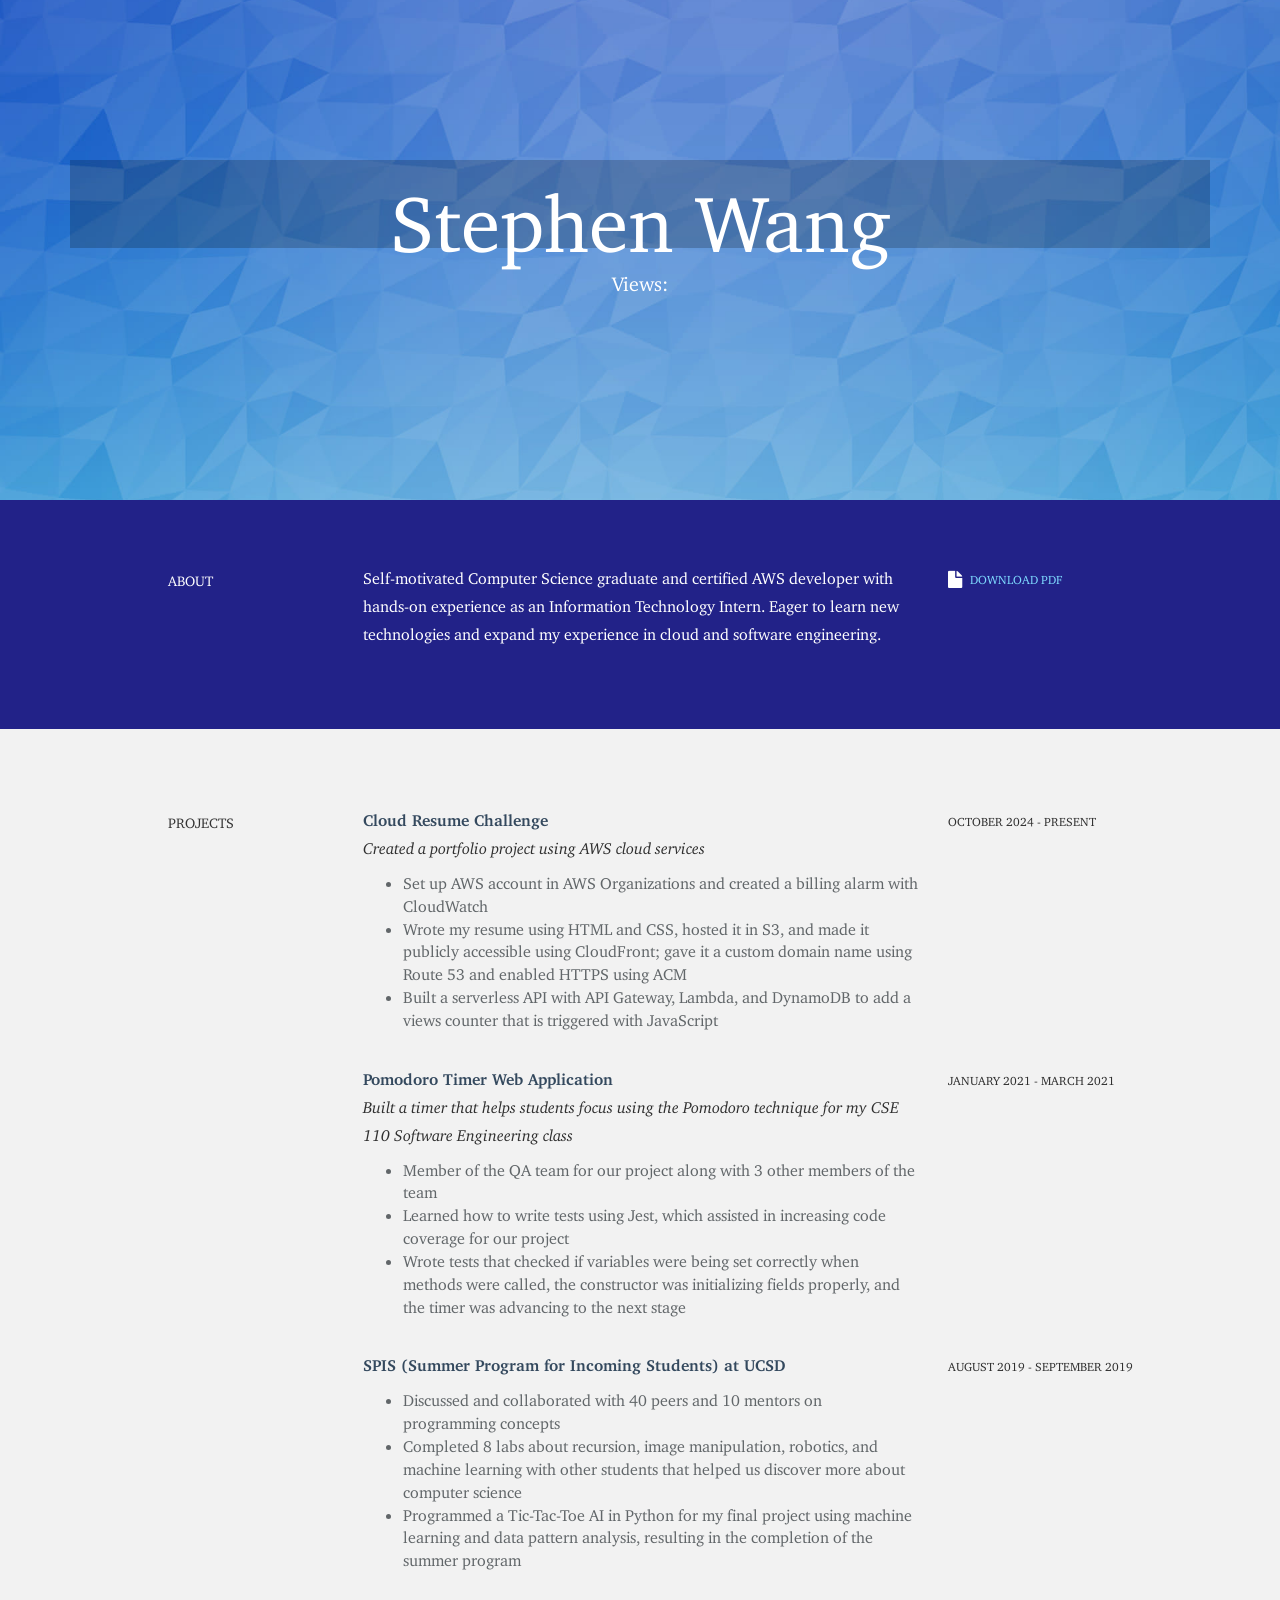
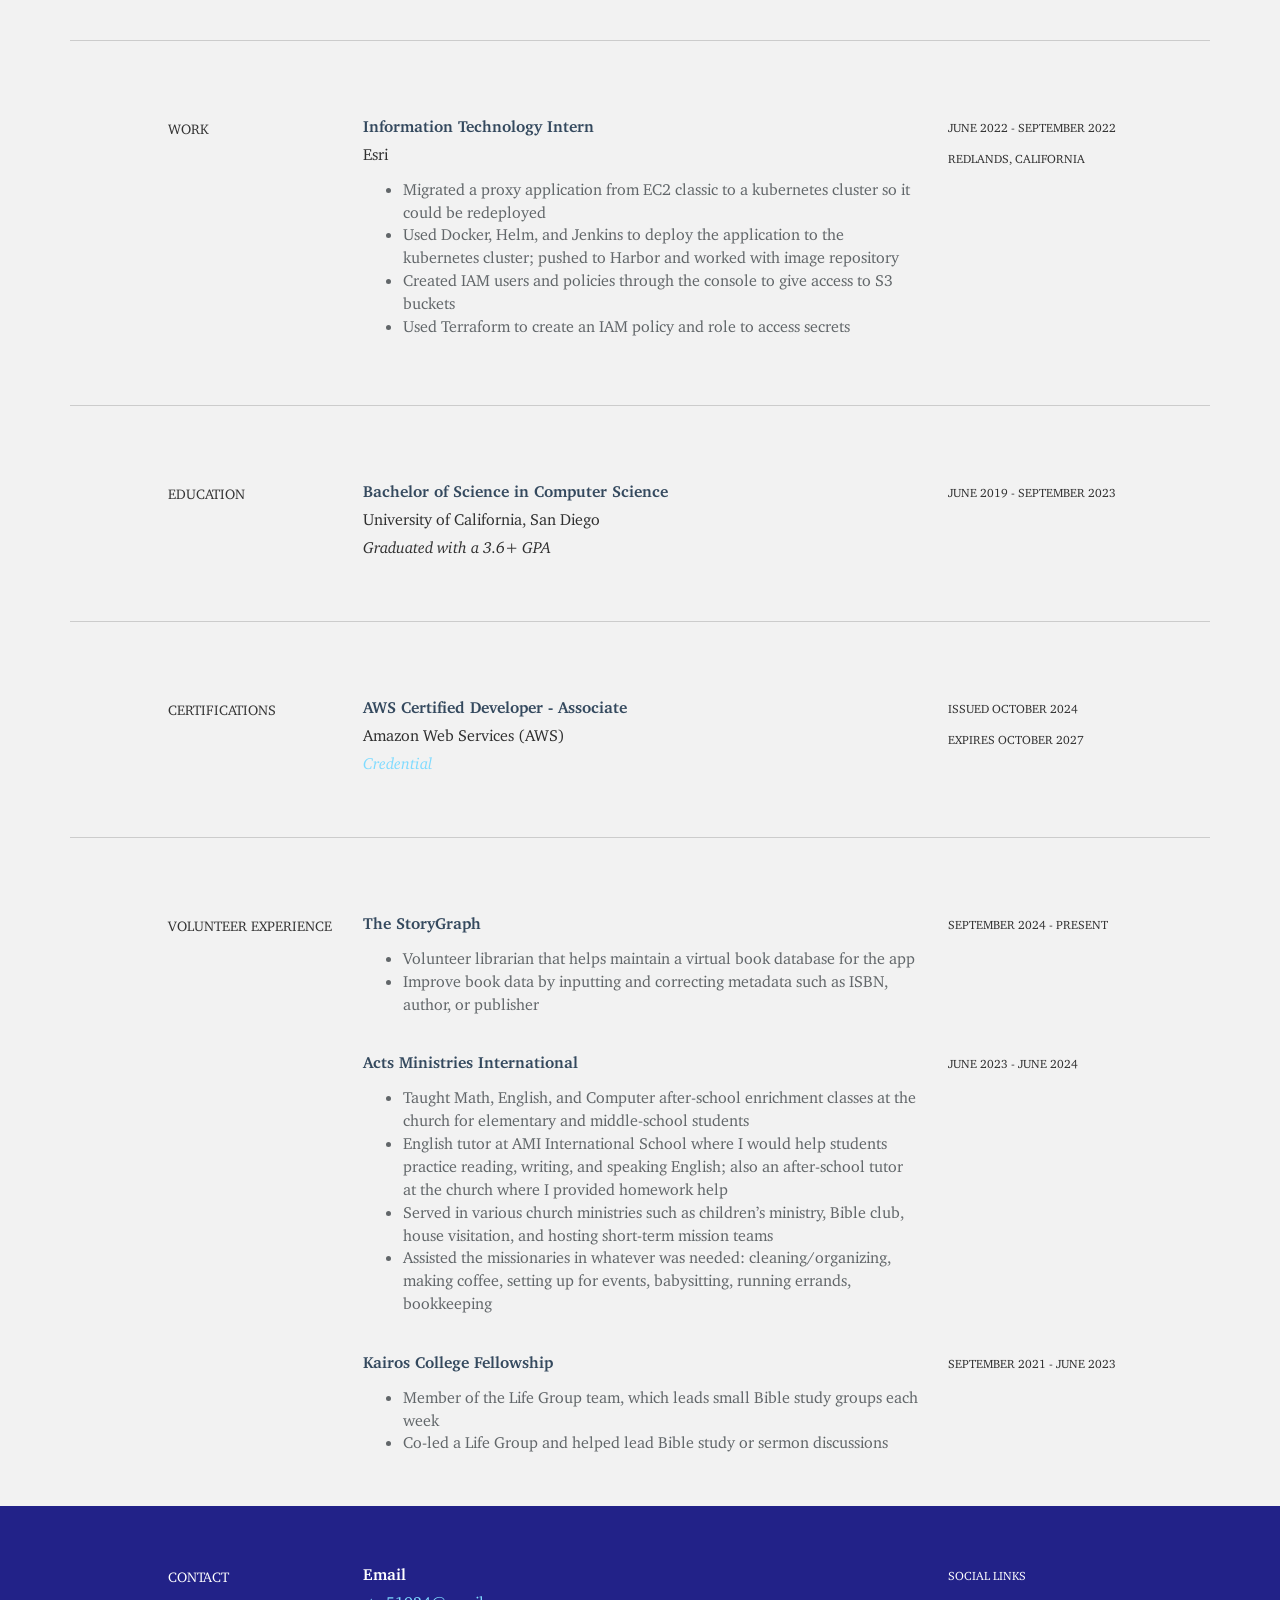
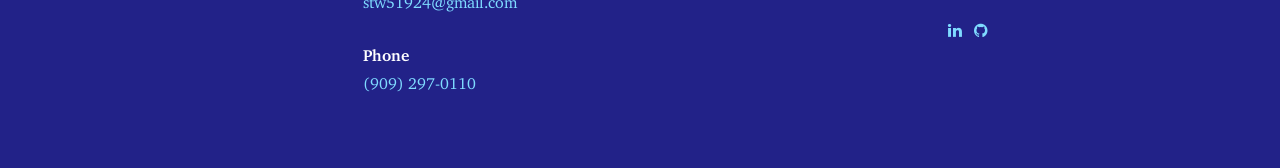
==== commit ff7a4551: "updated resume" ====
--- a/index.html
+++ b/index.html
@@ -55,7 +55,7 @@
                     <p>Self-motivated Computer Science graduate and certified AWS developer with hands-on experience as an Information Technology Intern. Eager to learn new technologies and expand my experience in cloud and software engineering.</p>
                 </div>
                 <div class="col-lg-3">
-                    <p><a href="my-resume.pdf"><i class="icon-file"></i><sm>DOWNLOAD PDF</sm></a></p>
+                    <p><a href="pdfs/resume.pdf"><i class="icon-file"></i><sm>DOWNLOAD PDF</sm></a></p>
                 </div>
             </div><!--/.row-->
         </div><!--/.container-->
@@ -77,12 +77,12 @@
                 <more><ul>
                     <li>Set up AWS account in AWS Organizations and created a billing alarm with CloudWatch</li>
                     <li>Wrote my resume using HTML and CSS, hosted it in S3, and made it publicly accessible using CloudFront; gave it a custom domain name using Route 53 and enabled HTTPS using ACM</li>
-                    <li>Created a serverless API with API Gateway, Lambda, and DynamoDB to add a views counter</li>
-                </ul></more>
-				<br>
-			</div>
-			<div class="col-lg-3">
-				<p><sm>IN PROGRESS</sm></p>
+                    <li>Built a serverless API with API Gateway, Lambda, and DynamoDB to add a views counter that is triggered with JavaScript</li>
+                </ul></more>
+				<br>
+			</div>
+			<div class="col-lg-3">
+				<p><sm>OCTOBER 2024 - PRESENT</sm></p>
 			</div>
 			<!-- EDIT: projects line 2-->
 			<div class="col-lg-6 col-lg-offset-3">
@@ -107,12 +107,13 @@
                     <li>Completed 8 labs about recursion, image manipulation, robotics, and machine learning with other students that helped us discover more about computer science</li>
                     <li>Programmed a Tic-Tac-Toe AI in Python for my final project using machine learning and data pattern analysis, resulting in the completion of the summer program</li>
                 </ul></more>
+				<br>
 			</div>
 			<div class="col-lg-3">
 				<p><sm>AUGUST 2019 - SEPTEMBER 2019</sm></p>
 			</div>
 		</div><!--/.row -->
-		<br><br>
+		<br>
         <hr>
 	</div><!--/.container -->
 
@@ -134,13 +135,14 @@
                     <li>Created IAM users and policies through the console to give access to S3 buckets</li>
                     <li>Used Terraform to create an IAM policy and role to access secrets</li>
                 </ul></more>
+				<br>
 			</div>
 			<div class="col-lg-3">
 				<p><sm>JUNE 2022 - SEPTEMBER 2022<br>
 				REDLANDS, CALIFORNIA</sm></p>
 			</div>
 		</div><!--/.row -->
-		<br><br>
+		<br>
 		<hr>
 	</div><!--/.container -->
 
@@ -228,12 +230,13 @@
                     <li>Member of the Life Group team, which leads small Bible study groups each week</li>
                     <li>Co-led a Life Group and helped lead Bible study or sermon discussions</li>
                 </ul></more>
+				<br>
 			</div>
 			<div class="col-lg-3">
 				<p><sm>SEPTEMBER 2021 - JUNE 2023</sm></p>
 			</div>
 		</div><!--/.row -->
-		<br><br>
+		<br>
 	</div><!--/.container -->
 	<script src="index.js"></script>
 </body>
